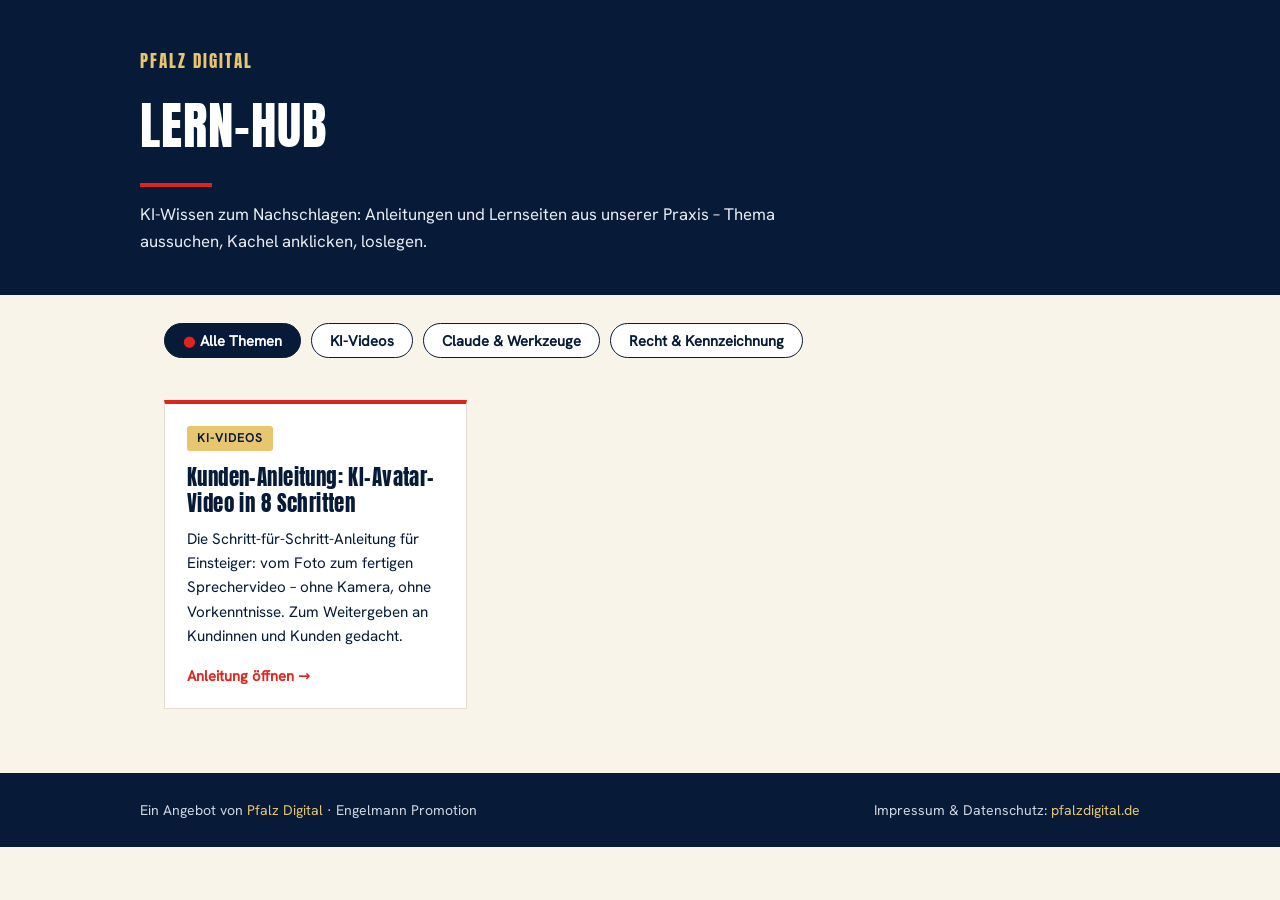
==== index.html @ bcebc477 "Lern-Hub Grundgeruest: Kachel-Startseite + Kunden-Anleitung Hub-Startseite im Pfalz-Digital-Design (" ====
<!DOCTYPE html>
<html lang="de">
<head>
<meta charset="UTF-8">
<meta name="viewport" content="width=device-width, initial-scale=1.0">
<title>Pfalz Digital Lern-Hub – KI-Wissen zum Nachschlagen</title>
<meta name="description" content="Der Lern-Hub von Pfalz Digital: Anleitungen und Lernseiten rund um KI-Videos, Claude und KI-Kennzeichnung – frei zugänglich, zum Nachschlagen und Weitergeben.">
<link rel="stylesheet" href="assets/fonts.css">
<style>
  :root {
    --pd-navy: #071A37;
    --pd-rot: #DF241D;
    --pd-gold: #E8C66F;
    --pd-paper: #F8F4EA;
  }
  * { margin: 0; padding: 0; box-sizing: border-box; }
  body {
    font-family: 'Hanken Grotesk', 'Segoe UI', system-ui, sans-serif;
    background: var(--pd-paper);
    color: var(--pd-navy);
    line-height: 1.6;
  }
  h1, h2, .karte h3 {
    font-family: 'Anton', 'Arial Narrow', sans-serif;
    font-weight: 400;
    letter-spacing: 0.02em;
  }

  header {
    background: var(--pd-navy);
    color: #fff;
    padding: 48px 24px 40px;
  }
  .kopf-innen { max-width: 1000px; margin: 0 auto; }
  .marke {
    color: var(--pd-gold);
    font-family: 'Anton', 'Arial Narrow', sans-serif;
    font-size: 1.05rem;
    letter-spacing: 0.12em;
    text-transform: uppercase;
  }
  header h1 { font-size: clamp(2rem, 5vw, 3.2rem); margin: 10px 0 14px; text-transform: uppercase; }
  header h1::after {
    content: "";
    display: block;
    width: 72px;
    height: 4px;
    background: var(--pd-rot);
    margin-top: 16px;
  }
  .untertitel { max-width: 640px; font-size: 1.05rem; color: #e8ebf1; }

  .filter {
    max-width: 1000px;
    margin: 28px auto 0;
    padding: 0 24px;
    display: flex;
    flex-wrap: wrap;
    gap: 10px;
  }
  .filter button {
    font-family: 'Hanken Grotesk', 'Segoe UI', system-ui, sans-serif;
    font-size: 0.92rem;
    font-weight: 600;
    color: var(--pd-navy);
    background: #fff;
    border: 1.5px solid var(--pd-navy);
    border-radius: 999px;
    padding: 7px 18px;
    cursor: pointer;
  }
  .filter button.aktiv {
    background: var(--pd-navy);
    color: #fff;
    border-color: var(--pd-navy);
  }
  .filter button.aktiv::before { content: "● "; color: var(--pd-rot); }

  main { max-width: 1000px; margin: 0 auto; padding: 24px 24px 64px; }
  .raster {
    display: grid;
    grid-template-columns: repeat(auto-fill, minmax(290px, 1fr));
    gap: 22px;
    margin-top: 18px;
  }
  .karte {
    display: flex;
    flex-direction: column;
    background: #fff;
    border: 1px solid #e2ddd0;
    border-top: 4px solid var(--pd-rot);
    padding: 22px 22px 20px;
    text-decoration: none;
    color: var(--pd-navy);
    transition: transform 0.12s ease, box-shadow 0.12s ease;
  }
  .karte:hover {
    transform: translateY(-3px);
    box-shadow: 0 8px 22px rgba(7, 26, 55, 0.14);
  }
  .rubrik {
    align-self: flex-start;
    font-size: 0.75rem;
    font-weight: 700;
    letter-spacing: 0.08em;
    text-transform: uppercase;
    color: var(--pd-navy);
    background: var(--pd-gold);
    padding: 3px 10px;
    border-radius: 3px;
    margin-bottom: 14px;
  }
  .karte h3 { font-size: 1.3rem; margin-bottom: 10px; line-height: 1.25; }
  .karte p { font-size: 0.95rem; flex-grow: 1; }
  .karte .oeffnen {
    margin-top: 16px;
    font-weight: 700;
    font-size: 0.92rem;
    color: var(--pd-rot);
  }
  .karte .oeffnen::after { content: " →"; }

  .leer {
    display: none;
    margin-top: 18px;
    border: 1.5px dashed #c9c2b2;
    padding: 32px 24px;
    text-align: center;
    color: #5a6577;
    font-size: 0.98rem;
  }
  .leer.sichtbar { display: block; }

  footer {
    background: var(--pd-navy);
    color: #cfd6e2;
    font-size: 0.88rem;
    padding: 26px 24px;
  }
  .fuss-innen {
    max-width: 1000px;
    margin: 0 auto;
    display: flex;
    flex-wrap: wrap;
    gap: 8px 24px;
    justify-content: space-between;
  }
  footer a { color: var(--pd-gold); text-decoration: none; }
  footer a:hover { text-decoration: underline; }
</style>
</head>
<body>

<header>
  <div class="kopf-innen">
    <div class="marke">Pfalz Digital</div>
    <h1>Lern-Hub</h1>
    <p class="untertitel">KI-Wissen zum Nachschlagen: Anleitungen und Lernseiten aus unserer Praxis – Thema aussuchen, Kachel anklicken, loslegen.</p>
  </div>
</header>

<nav class="filter" aria-label="Themen-Rubriken">
  <button class="aktiv" data-rubrik="alle">Alle Themen</button>
  <button data-rubrik="ki-videos">KI-Videos</button>
  <button data-rubrik="claude">Claude &amp; Werkzeuge</button>
  <button data-rubrik="recht">Recht &amp; Kennzeichnung</button>
</nav>

<main>
  <div class="raster">

    <a class="karte" href="lernseiten/kunden-anleitung-ki-avatar-video.html" data-rubriken="ki-videos">
      <span class="rubrik">KI-Videos</span>
      <h3>Kunden-Anleitung: KI-Avatar-Video in 8 Schritten</h3>
      <p>Die Schritt-für-Schritt-Anleitung für Einsteiger: vom Foto zum fertigen Sprechervideo – ohne Kamera, ohne Vorkenntnisse. Zum Weitergeben an Kundinnen und Kunden gedacht.</p>
      <span class="oeffnen">Anleitung öffnen</span>
    </a>

  </div>

  <div class="leer" id="leer-hinweis">
    In dieser Rubrik ist noch keine Lernseite veröffentlicht – sie ist in Arbeit und erscheint hier automatisch, sobald sie fertig ist.
  </div>
</main>

<footer>
  <div class="fuss-innen">
    <span>Ein Angebot von <a href="https://www.pfalzdigital.de">Pfalz Digital</a> · Engelmann Promotion</span>
    <span>Impressum &amp; Datenschutz: <a href="https://www.pfalzdigital.de">pfalzdigital.de</a></span>
  </div>
</footer>

<script>
  const knoepfe = document.querySelectorAll('.filter button');
  const karten = document.querySelectorAll('.karte');
  const leerHinweis = document.getElementById('leer-hinweis');
  knoepfe.forEach(knopf => {
    knopf.addEventListener('click', () => {
      knoepfe.forEach(k => k.classList.remove('aktiv'));
      knopf.classList.add('aktiv');
      const rubrik = knopf.dataset.rubrik;
      let sichtbar = 0;
      karten.forEach(karte => {
        const passt = rubrik === 'alle' || karte.dataset.rubriken.split(' ').includes(rubrik);
        karte.style.display = passt ? '' : 'none';
        if (passt) sichtbar++;
      });
      leerHinweis.classList.toggle('sichtbar', sichtbar === 0);
    });
  });
</script>

</body>
</html>
---- assets/fonts.css ----
/* Pfalz Digital Markenschriften - self-hosted als Data-URI, kein Abruf von Google-Servern (DSGVO-sicher) */
@font-face {
    font-family: 'Anton';
    font-style: normal;
    font-weight: 400;
    font-display: swap;
    src: url([data-uri]) format('woff2');
  }
@font-face {
    font-family: 'Hanken Grotesk';
    font-style: normal;
    font-weight: 400;
    font-display: swap;
    src: url([data-uri]) format('woff2');
  }
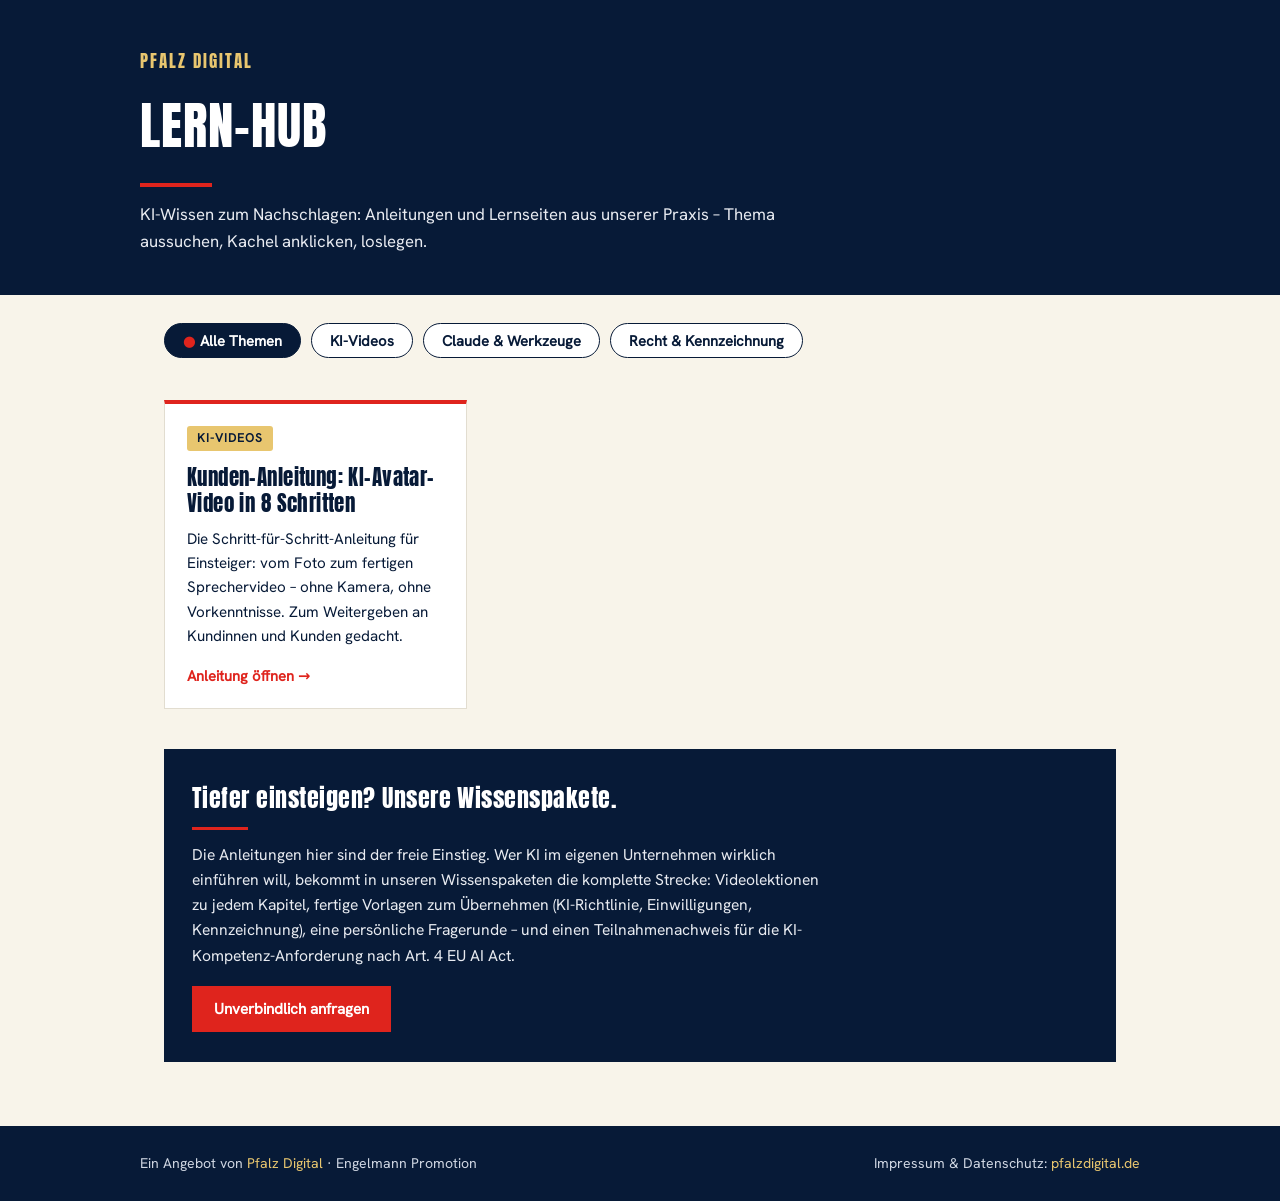
==== commit 904accb0: "Wissenspakete-Teaser auf der Startseite + Freemium-Ausrichtung Navy-Band unter den Kacheln: freier E" ====
--- a/index.html
+++ b/index.html
@@ -4,7 +4,7 @@
 <meta charset="UTF-8">
 <meta name="viewport" content="width=device-width, initial-scale=1.0">
 <title>Pfalz Digital Lern-Hub – KI-Wissen zum Nachschlagen</title>
-<meta name="description" content="Der Lern-Hub von Pfalz Digital: Anleitungen und Lernseiten rund um KI-Videos, Claude und KI-Kennzeichnung – frei zugänglich, zum Nachschlagen und Weitergeben.">
+<meta name="description" content="Der Lern-Hub von Pfalz Digital: kostenlose Grundlagen-Anleitungen rund um KI-Videos, Claude und KI-Kennzeichnung – plus Wissenspakete für alle, die tiefer einsteigen wollen.">
 <link rel="stylesheet" href="assets/fonts.css">
 <style>
   :root {
@@ -120,6 +120,33 @@
   }
   .karte .oeffnen::after { content: " →"; }
 
+  .pakete {
+    margin-top: 40px;
+    background: var(--pd-navy);
+    color: #fff;
+    padding: 30px 28px;
+  }
+  .pakete h2 { font-size: 1.5rem; margin-bottom: 10px; }
+  .pakete h2::after {
+    content: "";
+    display: block;
+    width: 56px;
+    height: 3px;
+    background: var(--pd-rot);
+    margin-top: 10px;
+  }
+  .pakete p { max-width: 640px; font-size: 0.98rem; color: #e8ebf1; margin-top: 12px; }
+  .pakete .cta {
+    display: inline-block;
+    margin-top: 18px;
+    background: var(--pd-rot);
+    color: #fff;
+    font-weight: 700;
+    font-size: 0.95rem;
+    text-decoration: none;
+    padding: 11px 22px;
+  }
+
   .leer {
     display: none;
     margin-top: 18px;
@@ -131,6 +158,27 @@
   }
   .leer.sichtbar { display: block; }
 
+  .starter {
+    max-width: 1000px;
+    margin: 28px auto 0;
+    padding: 0 24px;
+  }
+  .starter-innen {
+    background: #fff;
+    border: 1px solid #e2ddd0;
+    border-top: 4px solid var(--pd-rot);
+    padding: 22px;
+  }
+  .starter h2 { font-size: 1.5rem; margin-bottom: 6px; }
+  .starter .starter-text { font-size: 0.98rem; margin-bottom: 16px; }
+  .starter video {
+    display: block;
+    width: 100%;
+    max-width: 720px;
+    aspect-ratio: 16 / 9;
+    background: var(--pd-navy);
+  }
+
   footer {
     background: var(--pd-navy);
     color: #cfd6e2;
@@ -159,6 +207,23 @@
   </div>
 </header>
 
+<!-- ═══ STARTERVIDEO (Jörg, Original-Aufnahme) ═══
+     Aktivieren, sobald die Aufnahme fertig ist:
+     1. Videodatei als  media/startervideo-joerg.mp4  ins Repo legen
+        (optional Vorschaubild als  media/startervideo-poster.jpg)
+     2. Unten im <section>-Tag das Wort  hidden  entfernen
+     3. Committen und pushen – fertig. -->
+<section class="starter" id="starter" hidden>
+  <div class="starter-innen">
+    <h2>Start hier: Begrüßung von Jörg</h2>
+    <p class="starter-text">In 90 Sekunden: Was dich im Lern-Hub erwartet – und wie du das Beste herausholst.</p>
+    <video controls preload="metadata" poster="media/startervideo-poster.jpg">
+      <source src="media/startervideo-joerg.mp4" type="video/mp4">
+      Dein Browser kann dieses Video nicht abspielen.
+    </video>
+  </div>
+</section>
+
 <nav class="filter" aria-label="Themen-Rubriken">
   <button class="aktiv" data-rubrik="alle">Alle Themen</button>
   <button data-rubrik="ki-videos">KI-Videos</button>
@@ -181,6 +246,12 @@
   <div class="leer" id="leer-hinweis">
     In dieser Rubrik ist noch keine Lernseite veröffentlicht – sie ist in Arbeit und erscheint hier automatisch, sobald sie fertig ist.
   </div>
+
+  <section class="pakete">
+    <h2>Tiefer einsteigen? Unsere Wissenspakete.</h2>
+    <p>Die Anleitungen hier sind der freie Einstieg. Wer KI im eigenen Unternehmen wirklich einführen will, bekommt in unseren Wissenspaketen die komplette Strecke: Videolektionen zu jedem Kapitel, fertige Vorlagen zum Übernehmen (KI-Richtlinie, Einwilligungen, Kennzeichnung), eine persönliche Fragerunde – und einen Teilnahmenachweis für die KI-Kompetenz-Anforderung nach Art. 4 EU AI Act.</p>
+    <a class="cta" href="mailto:info@engelmann-promotion.de?subject=Anfrage%20Wissenspakete%20Lern-Hub">Unverbindlich anfragen</a>
+  </section>
 </main>
 
 <footer>
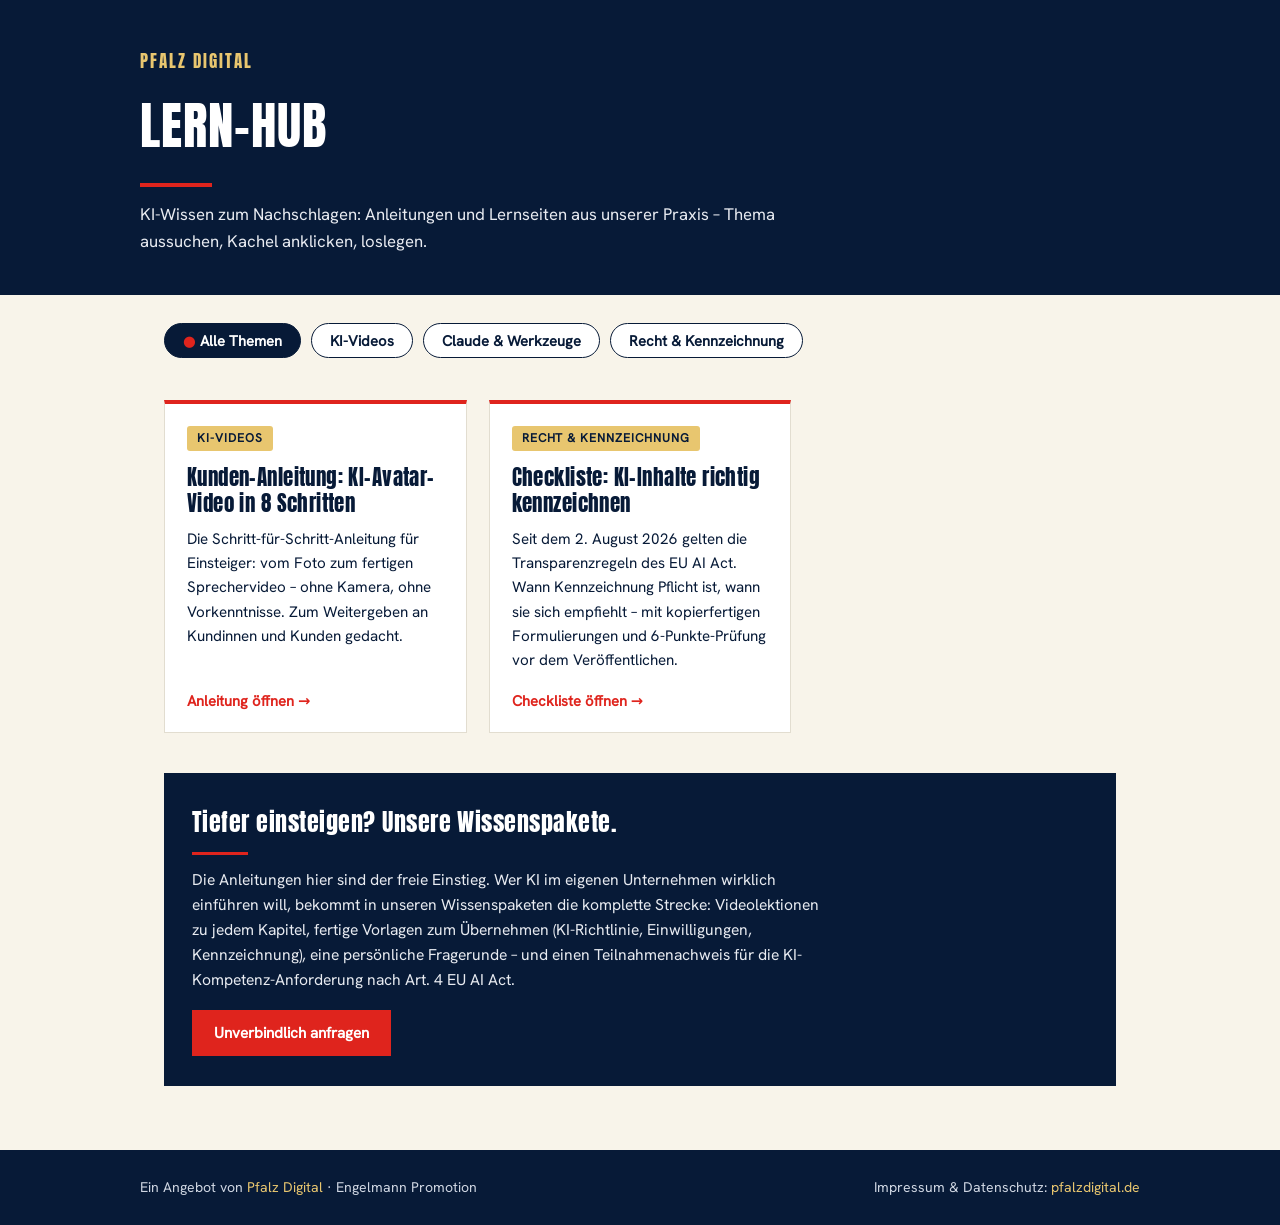
==== commit 2ee74f90: "Gratis-Baustein: Checkliste KI-Kennzeichnung (Art. 50 EU AI Act) Eigenstaendige Lernseite mit Pflich" ====
--- a/index.html
+++ b/index.html
@@ -239,6 +239,13 @@
       <h3>Kunden-Anleitung: KI-Avatar-Video in 8 Schritten</h3>
       <p>Die Schritt-für-Schritt-Anleitung für Einsteiger: vom Foto zum fertigen Sprechervideo – ohne Kamera, ohne Vorkenntnisse. Zum Weitergeben an Kundinnen und Kunden gedacht.</p>
       <span class="oeffnen">Anleitung öffnen</span>
+    </a>
+
+    <a class="karte" href="lernseiten/checkliste-ki-kennzeichnung.html" data-rubriken="recht">
+      <span class="rubrik">Recht &amp; Kennzeichnung</span>
+      <h3>Checkliste: KI-Inhalte richtig kennzeichnen</h3>
+      <p>Seit dem 2. August 2026 gelten die Transparenzregeln des EU AI Act. Wann Kennzeichnung Pflicht ist, wann sie sich empfiehlt – mit kopierfertigen Formulierungen und 6-Punkte-Prüfung vor dem Veröffentlichen.</p>
+      <span class="oeffnen">Checkliste öffnen</span>
     </a>
 
   </div>
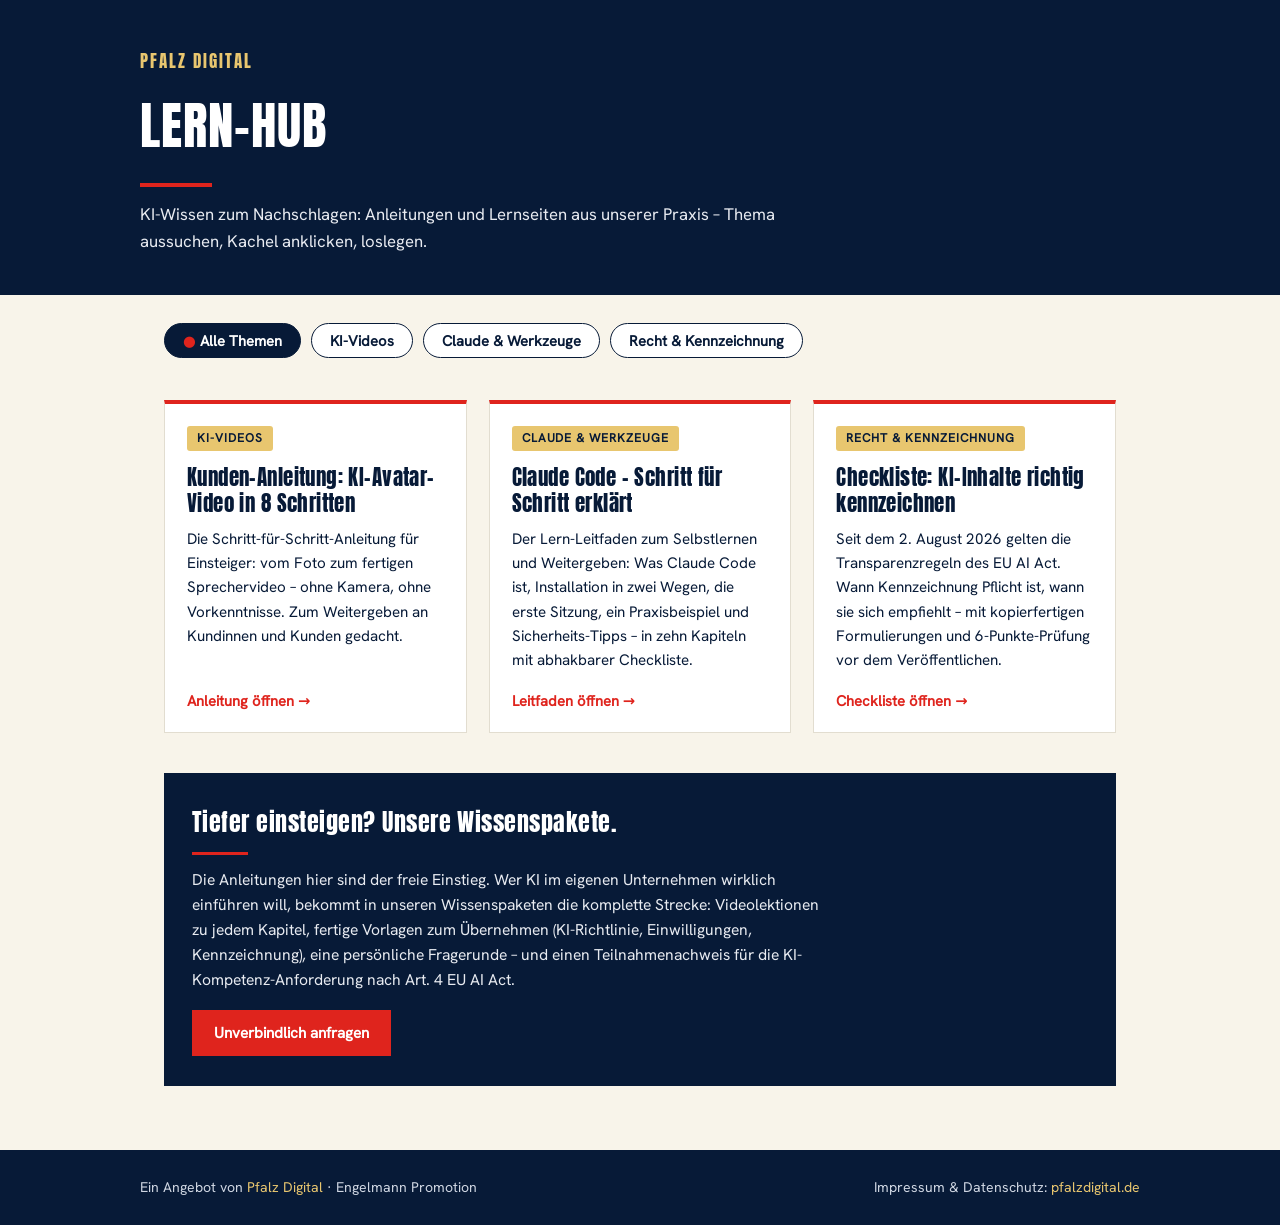
==== commit 04beb52e: "Kachel: Claude Code Leitfaden (externe Lernseite) Verlinkt claude-code-lernen.netlify.app in der Rub" ====
--- a/index.html
+++ b/index.html
@@ -239,6 +239,13 @@
       <h3>Kunden-Anleitung: KI-Avatar-Video in 8 Schritten</h3>
       <p>Die Schritt-für-Schritt-Anleitung für Einsteiger: vom Foto zum fertigen Sprechervideo – ohne Kamera, ohne Vorkenntnisse. Zum Weitergeben an Kundinnen und Kunden gedacht.</p>
       <span class="oeffnen">Anleitung öffnen</span>
+    </a>
+
+    <a class="karte" href="https://claude-code-lernen.netlify.app" target="_blank" rel="noopener" data-rubriken="claude">
+      <span class="rubrik">Claude &amp; Werkzeuge</span>
+      <h3>Claude Code – Schritt für Schritt erklärt</h3>
+      <p>Der Lern-Leitfaden zum Selbstlernen und Weitergeben: Was Claude Code ist, Installation in zwei Wegen, die erste Sitzung, ein Praxisbeispiel und Sicherheits-Tipps – in zehn Kapiteln mit abhakbarer Checkliste.</p>
+      <span class="oeffnen">Leitfaden öffnen</span>
     </a>
 
     <a class="karte" href="lernseiten/checkliste-ki-kennzeichnung.html" data-rubriken="recht">
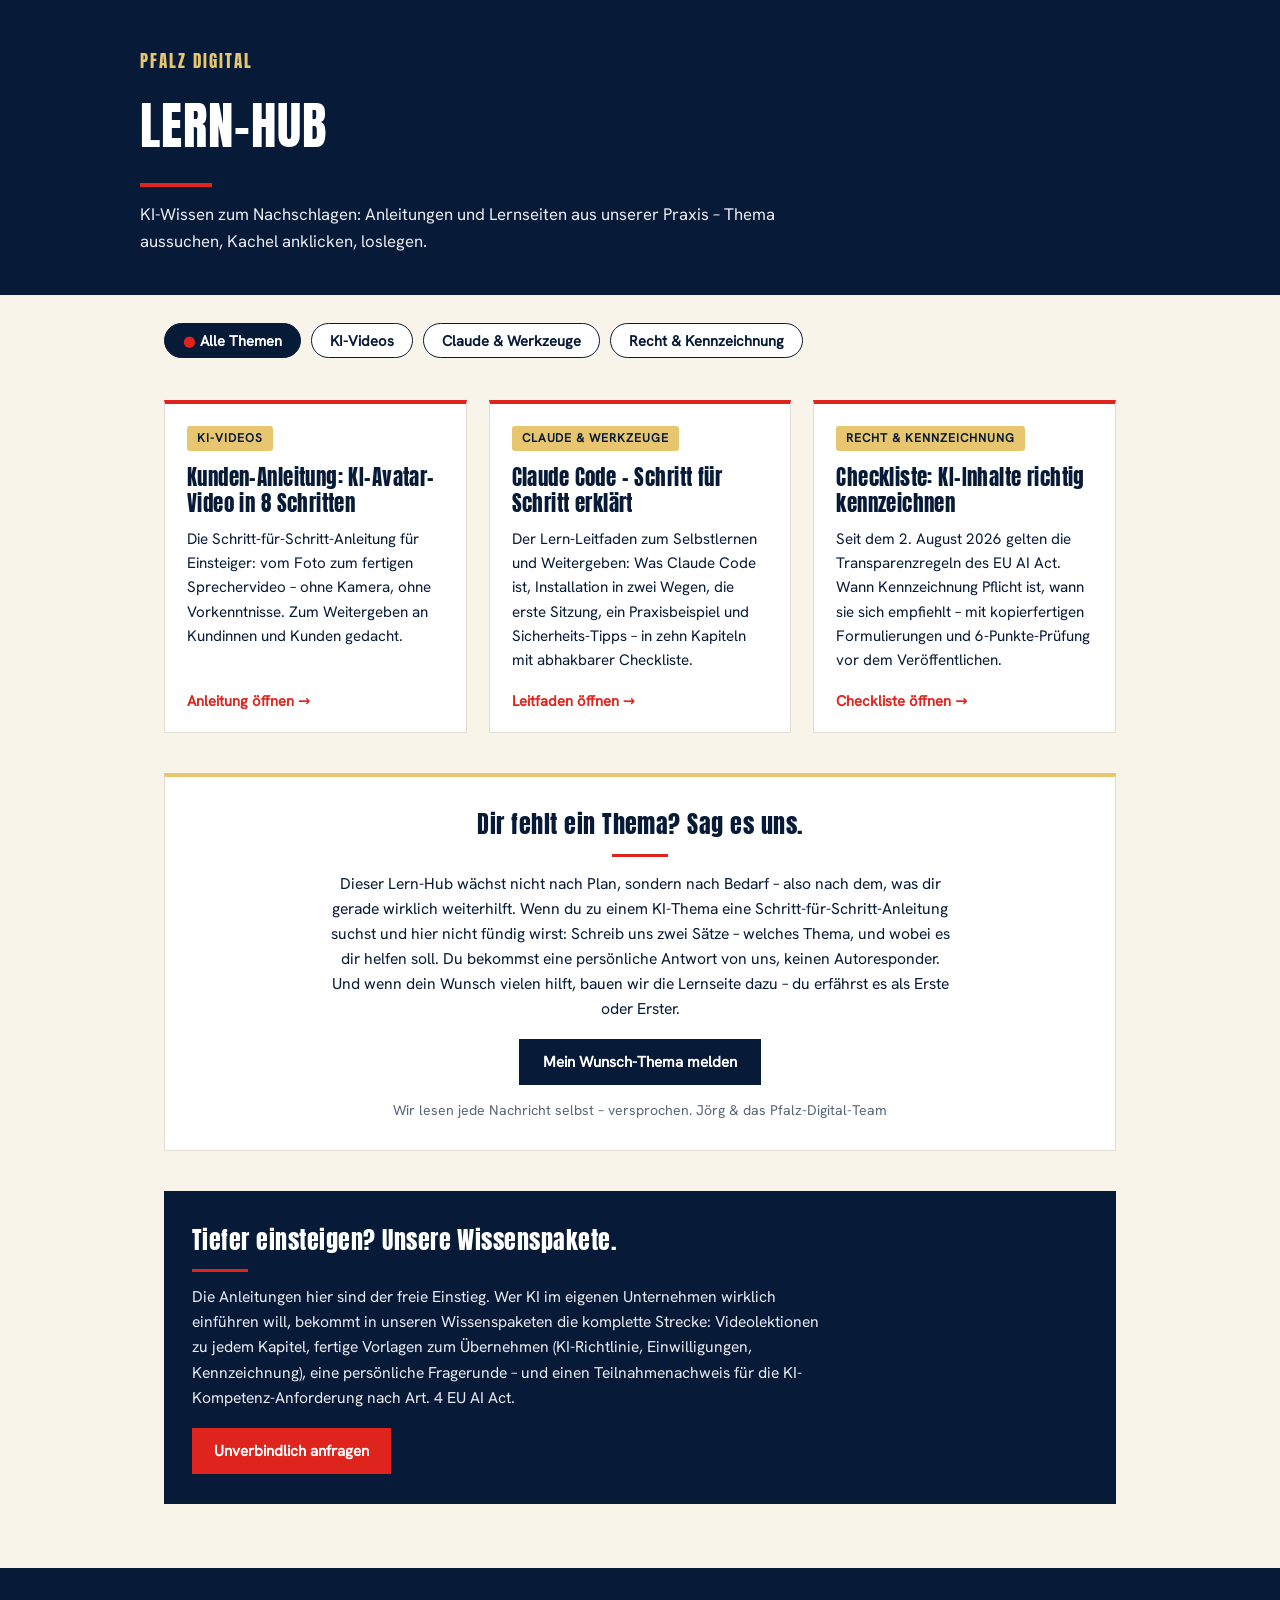
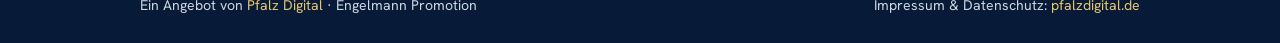
==== commit 2546ab1e: "Themenwunsch-Block (Joergs Idee): persoenliche Wunsch-Anfrage Weisser Block zwischen Kacheln und Wis" ====
--- a/index.html
+++ b/index.html
@@ -120,6 +120,36 @@
   }
   .karte .oeffnen::after { content: " →"; }
 
+  .wunsch {
+    margin-top: 40px;
+    background: #fff;
+    border: 1px solid #e2ddd0;
+    border-top: 4px solid var(--pd-gold);
+    padding: 28px;
+    text-align: center;
+  }
+  .wunsch h2 { font-size: 1.5rem; }
+  .wunsch h2::after {
+    content: "";
+    display: block;
+    width: 56px;
+    height: 3px;
+    background: var(--pd-rot);
+    margin: 10px auto 0;
+  }
+  .wunsch p { max-width: 620px; margin: 14px auto 0; font-size: 0.98rem; }
+  .wunsch .cta {
+    display: inline-block;
+    margin-top: 18px;
+    background: var(--pd-navy);
+    color: #fff;
+    font-weight: 700;
+    font-size: 0.95rem;
+    text-decoration: none;
+    padding: 11px 24px;
+  }
+  .wunsch .unterschrift { margin-top: 14px; font-size: 0.88rem; color: #5a6577; }
+
   .pakete {
     margin-top: 40px;
     background: var(--pd-navy);
@@ -260,6 +290,13 @@
   <div class="leer" id="leer-hinweis">
     In dieser Rubrik ist noch keine Lernseite veröffentlicht – sie ist in Arbeit und erscheint hier automatisch, sobald sie fertig ist.
   </div>
+
+  <section class="wunsch">
+    <h2>Dir fehlt ein Thema? Sag es uns.</h2>
+    <p>Dieser Lern-Hub wächst nicht nach Plan, sondern nach Bedarf – also nach dem, was dir gerade wirklich weiterhilft. Wenn du zu einem KI-Thema eine Schritt-für-Schritt-Anleitung suchst und hier nicht fündig wirst: Schreib uns zwei Sätze – welches Thema, und wobei es dir helfen soll. Du bekommst eine persönliche Antwort von uns, keinen Autoresponder. Und wenn dein Wunsch vielen hilft, bauen wir die Lernseite dazu – du erfährst es als Erste oder Erster.</p>
+    <a class="cta" href="mailto:info@engelmann-promotion.de?subject=Mein%20Themenwunsch%20f%C3%BCr%20den%20Lern-Hub&body=Hallo%20Pfalz-Digital-Team%2C%0D%0A%0D%0Amir%20fehlt%20eine%20Anleitung%20zu%20folgendem%20Thema%3A%0D%0A...%0D%0A%0D%0ADabei%20soll%20sie%20mir%20helfen%3A%0D%0A...%0D%0A%0D%0AViele%20Gr%C3%BC%C3%9Fe">Mein Wunsch-Thema melden</a>
+    <div class="unterschrift">Wir lesen jede Nachricht selbst – versprochen. Jörg &amp; das Pfalz-Digital-Team</div>
+  </section>
 
   <section class="pakete">
     <h2>Tiefer einsteigen? Unsere Wissenspakete.</h2>
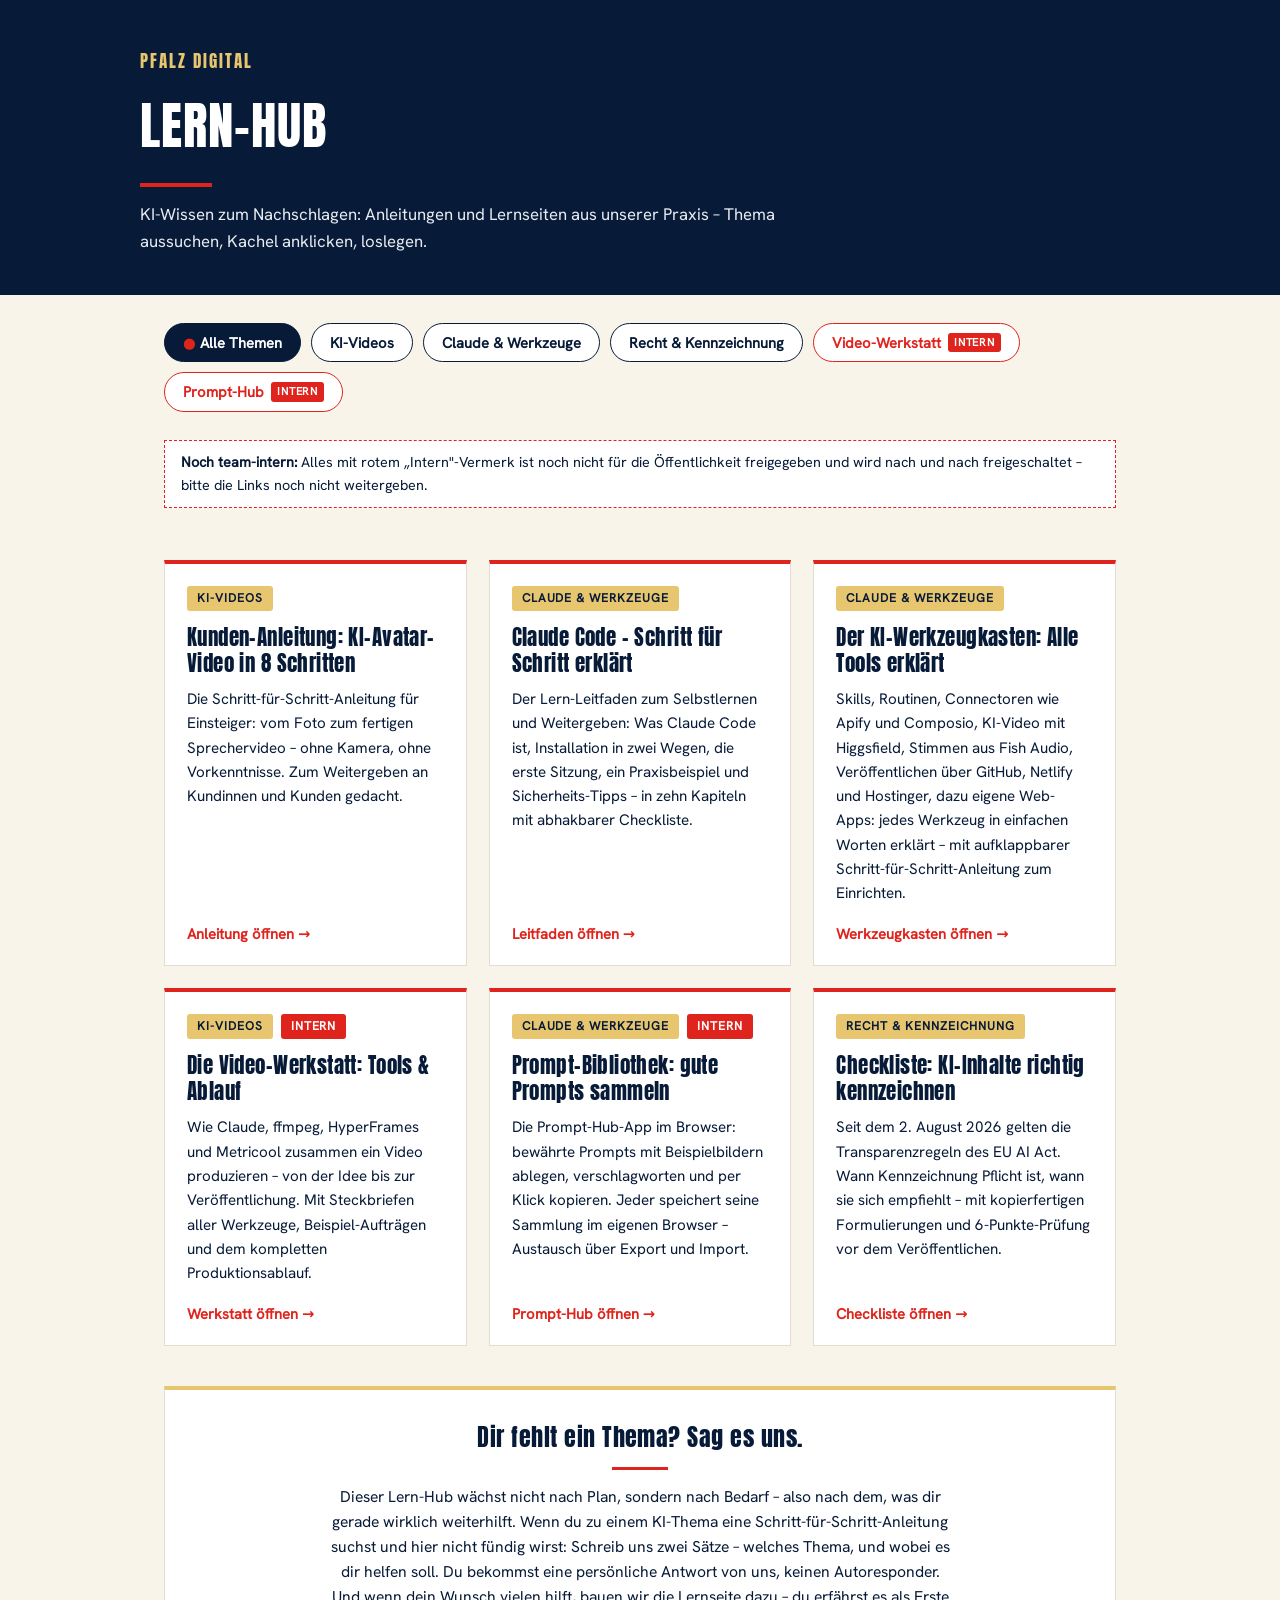
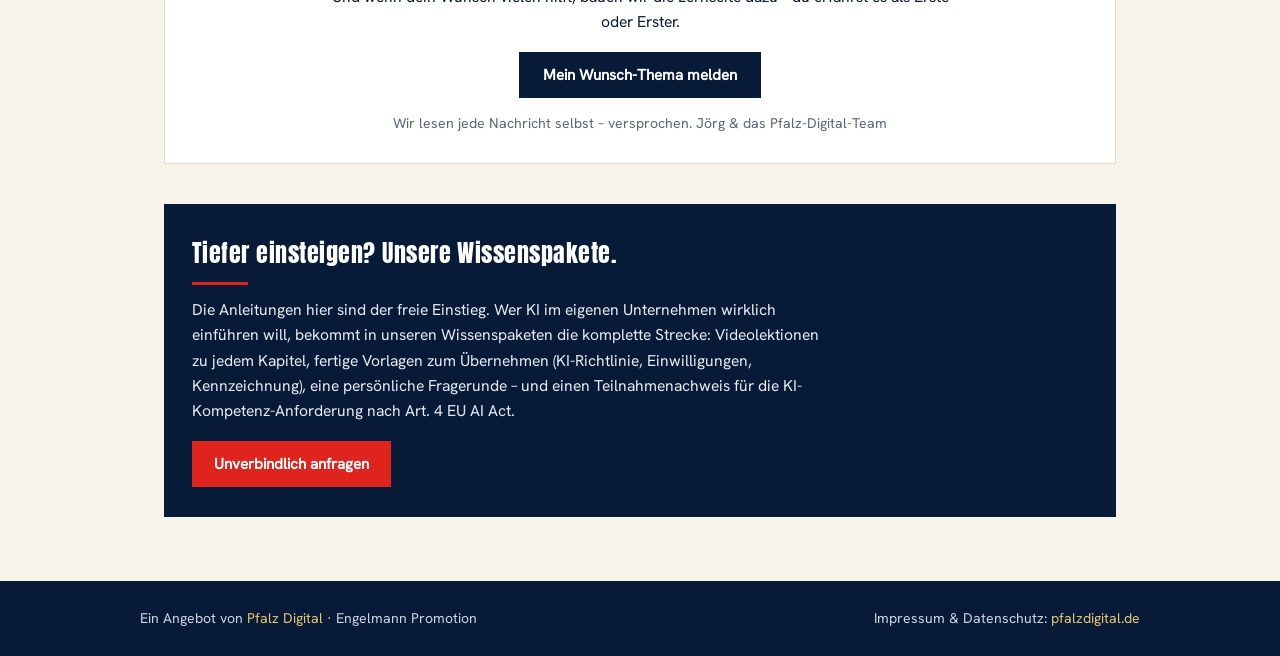
==== commit b02fc7b0: "KI-Werkzeugkasten-Lernseite + Video-Werkstatt & Prompt-Hub (team-intern) - Neue Lernseite ki-werkzeu" ====
--- a/index.html
+++ b/index.html
@@ -75,6 +75,32 @@
     border-color: var(--pd-navy);
   }
   .filter button.aktiv::before { content: "● "; color: var(--pd-rot); }
+  .filter a.direktlink {
+    display: inline-flex;
+    align-items: center;
+    gap: 7px;
+    font-family: 'Hanken Grotesk', 'Segoe UI', system-ui, sans-serif;
+    font-size: 0.92rem;
+    font-weight: 600;
+    color: var(--pd-rot);
+    background: #fff;
+    border: 1.5px solid var(--pd-rot);
+    border-radius: 999px;
+    padding: 7px 18px;
+    text-decoration: none;
+  }
+  .filter a.direktlink:hover { background: var(--pd-rot); color: #fff; }
+  .filter a.direktlink .mini {
+    font-size: 0.68rem;
+    font-weight: 700;
+    letter-spacing: 0.08em;
+    text-transform: uppercase;
+    background: var(--pd-rot);
+    color: #fff;
+    border-radius: 3px;
+    padding: 1px 6px;
+  }
+  .filter a.direktlink:hover .mini { background: #fff; color: var(--pd-rot); }
 
   main { max-width: 1000px; margin: 0 auto; padding: 24px 24px 64px; }
   .raster {
@@ -111,6 +137,35 @@
     margin-bottom: 14px;
   }
   .karte h3 { font-size: 1.3rem; margin-bottom: 10px; line-height: 1.25; }
+
+  /* Interne Inhalte: Solange die Seite team-intern ist, sind sie sichtbar.
+     VOR DEM ÖFFENTLICHEN GO-LIVE: diese Zeile auf display:none stellen
+     (oder einzelne Karten durch Entfernen von data-intern freischalten). */
+  .karte[data-intern] { display: flex; }
+  .intern-band {
+    align-self: flex-start;
+    font-size: 0.75rem;
+    font-weight: 700;
+    letter-spacing: 0.08em;
+    text-transform: uppercase;
+    color: #fff;
+    background: var(--pd-rot);
+    padding: 3px 10px;
+    border-radius: 3px;
+    margin: 0 0 14px 8px;
+  }
+  .intern-hinweis {
+    display: block;
+    max-width: 1000px;
+    margin: 18px auto 0;
+    padding: 10px 24px;
+  }
+  .intern-hinweis-innen {
+    background: #fff;
+    border: 1.5px dashed var(--pd-rot);
+    padding: 10px 16px;
+    font-size: 0.9rem;
+  }
   .karte p { font-size: 0.95rem; flex-grow: 1; }
   .karte .oeffnen {
     margin-top: 16px;
@@ -259,7 +314,15 @@
   <button data-rubrik="ki-videos">KI-Videos</button>
   <button data-rubrik="claude">Claude &amp; Werkzeuge</button>
   <button data-rubrik="recht">Recht &amp; Kennzeichnung</button>
+  <a class="direktlink" href="lernseiten/video-werkstatt.html">Video-Werkstatt <span class="mini">Intern</span></a>
+  <a class="direktlink" href="lernseiten/prompt-hub.html">Prompt-Hub <span class="mini">Intern</span></a>
 </nav>
+
+<div class="intern-hinweis">
+  <div class="intern-hinweis-innen">
+    <strong>Noch team-intern:</strong> Alles mit rotem „Intern"-Vermerk ist noch nicht für die Öffentlichkeit freigegeben und wird nach und nach freigeschaltet – bitte die Links noch nicht weitergeben.
+  </div>
+</div>
 
 <main>
   <div class="raster">
@@ -276,6 +339,27 @@
       <h3>Claude Code – Schritt für Schritt erklärt</h3>
       <p>Der Lern-Leitfaden zum Selbstlernen und Weitergeben: Was Claude Code ist, Installation in zwei Wegen, die erste Sitzung, ein Praxisbeispiel und Sicherheits-Tipps – in zehn Kapiteln mit abhakbarer Checkliste.</p>
       <span class="oeffnen">Leitfaden öffnen</span>
+    </a>
+
+    <a class="karte" href="lernseiten/ki-werkzeugkasten.html" data-rubriken="claude">
+      <span class="rubrik">Claude &amp; Werkzeuge</span>
+      <h3>Der KI-Werkzeugkasten: Alle Tools erklärt</h3>
+      <p>Skills, Routinen, Connectoren wie Apify und Composio, KI-Video mit Higgsfield, Stimmen aus Fish Audio, Veröffentlichen über GitHub, Netlify und Hostinger, dazu eigene Web-Apps: jedes Werkzeug in einfachen Worten erklärt – mit aufklappbarer Schritt-für-Schritt-Anleitung zum Einrichten.</p>
+      <span class="oeffnen">Werkzeugkasten öffnen</span>
+    </a>
+
+    <a class="karte" href="lernseiten/video-werkstatt.html" data-rubriken="ki-videos claude" data-intern>
+      <span style="display:flex;"><span class="rubrik" style="margin-bottom:0;">KI-Videos</span><span class="intern-band" style="margin-bottom:0;">Intern</span></span>
+      <h3 style="margin-top:14px;">Die Video-Werkstatt: Tools &amp; Ablauf</h3>
+      <p>Wie Claude, ffmpeg, HyperFrames und Metricool zusammen ein Video produzieren – von der Idee bis zur Veröffentlichung. Mit Steckbriefen aller Werkzeuge, Beispiel-Aufträgen und dem kompletten Produktionsablauf.</p>
+      <span class="oeffnen">Werkstatt öffnen</span>
+    </a>
+
+    <a class="karte" href="lernseiten/prompt-hub.html" data-rubriken="claude" data-intern>
+      <span style="display:flex;"><span class="rubrik" style="margin-bottom:0;">Claude &amp; Werkzeuge</span><span class="intern-band" style="margin-bottom:0;">Intern</span></span>
+      <h3 style="margin-top:14px;">Prompt-Bibliothek: gute Prompts sammeln</h3>
+      <p>Die Prompt-Hub-App im Browser: bewährte Prompts mit Beispielbildern ablegen, verschlagworten und per Klick kopieren. Jeder speichert seine Sammlung im eigenen Browser – Austausch über Export und Import.</p>
+      <span class="oeffnen">Prompt-Hub öffnen</span>
     </a>
 
     <a class="karte" href="lernseiten/checkliste-ki-kennzeichnung.html" data-rubriken="recht">
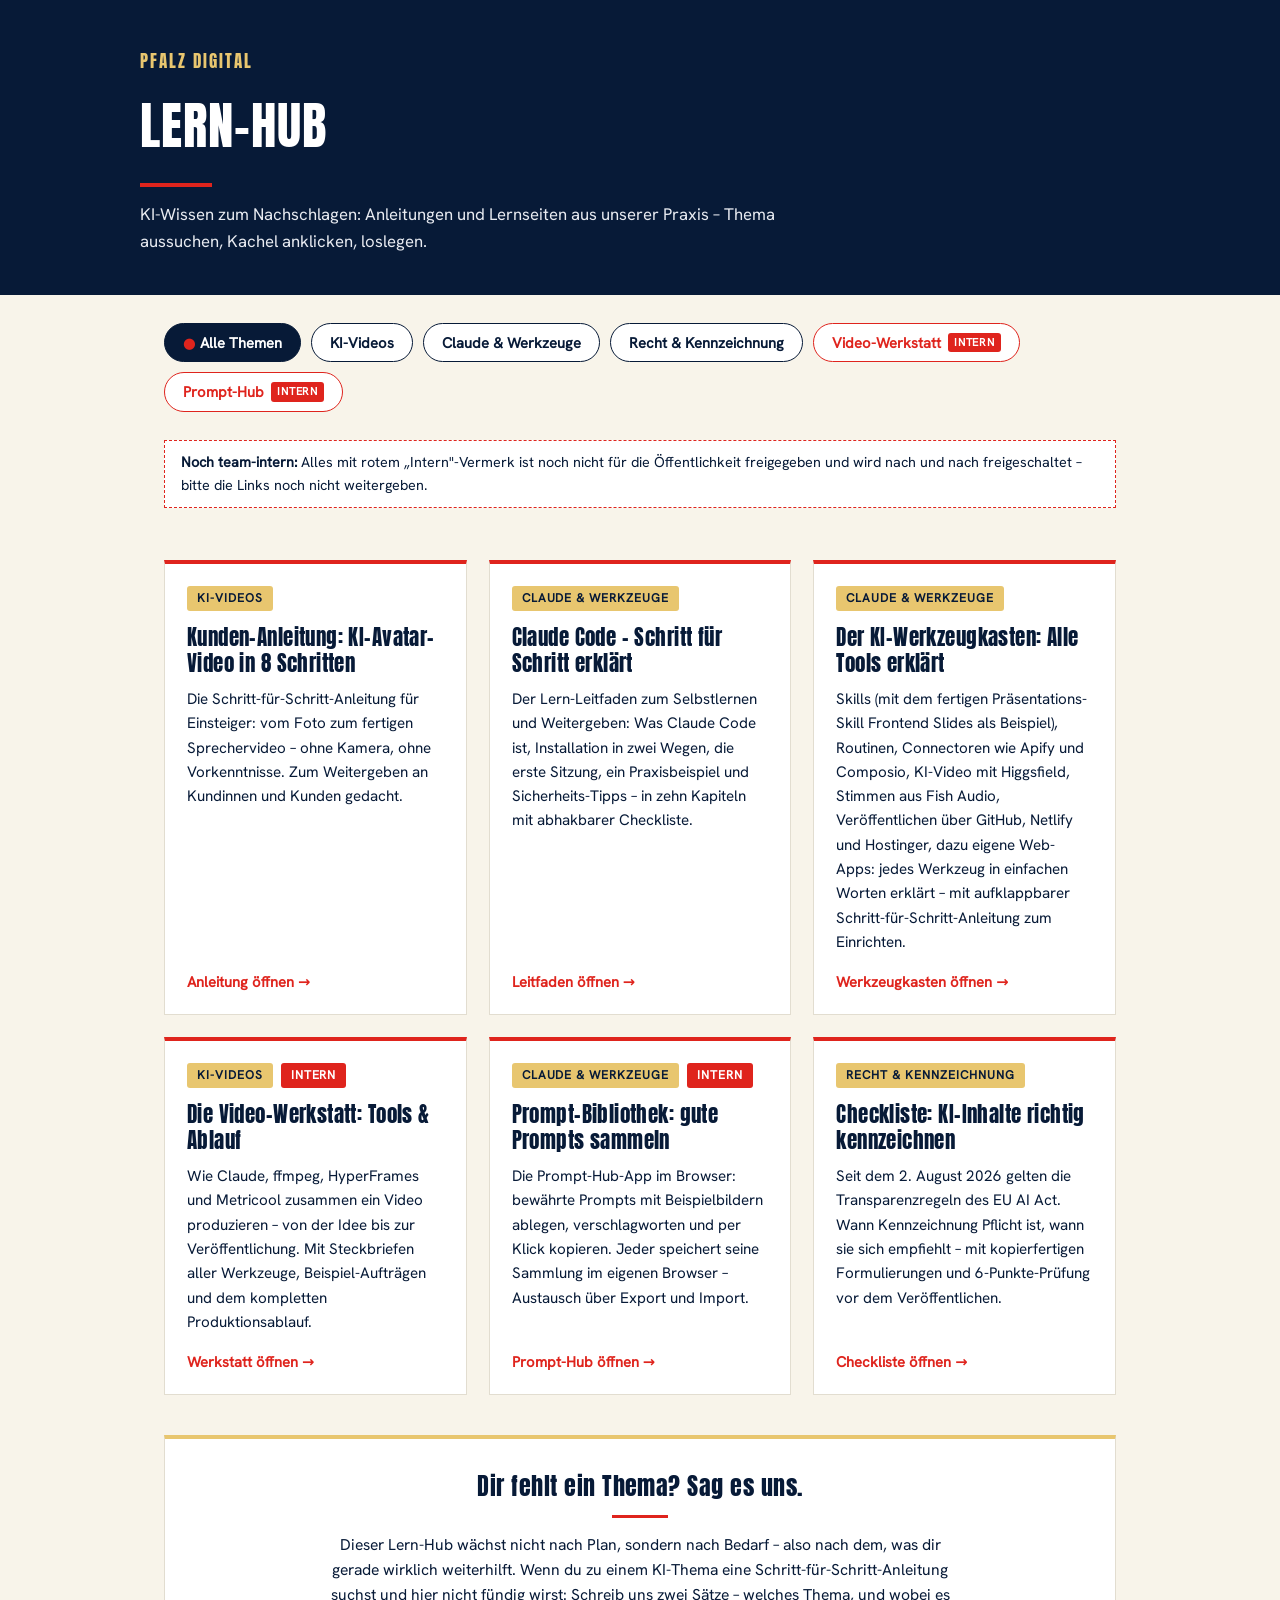
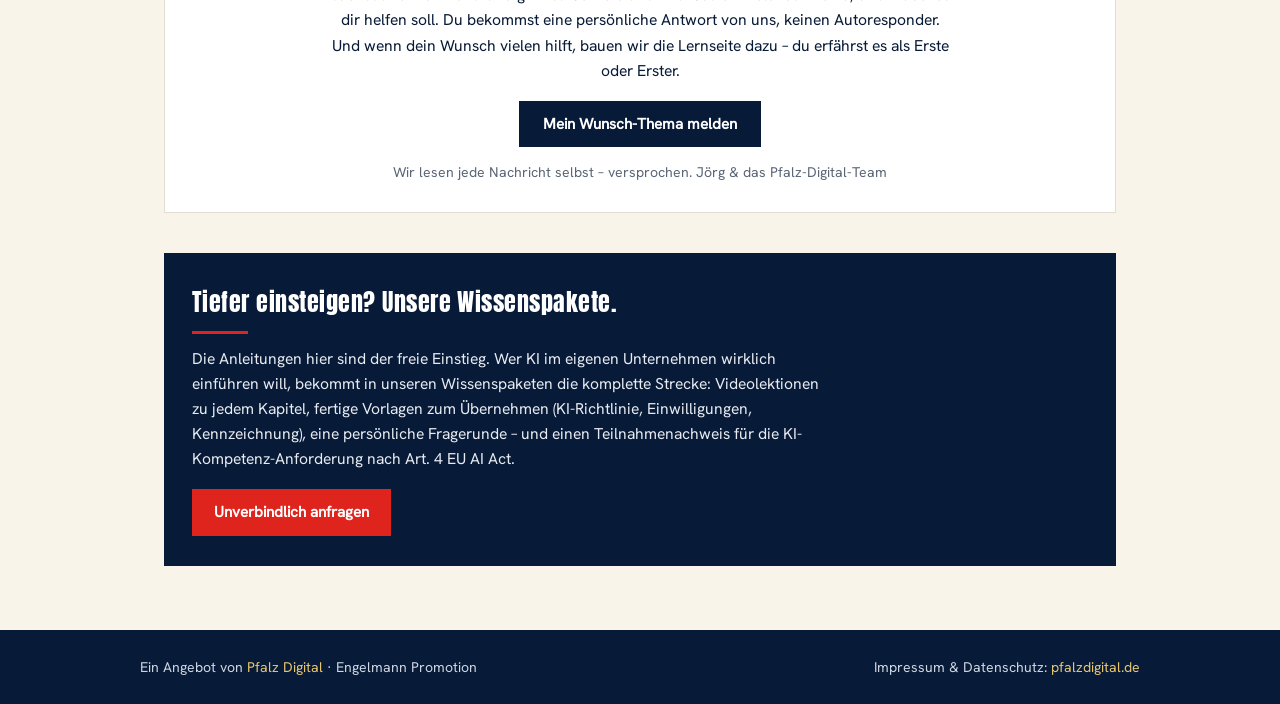
==== commit d5981b80: "Werkzeugkasten: Frontend-Slides-Skill (Praesentationen als HTML) ergaenzt Co-Authored-By: Claude Fab" ====
--- a/index.html
+++ b/index.html
@@ -344,7 +344,7 @@
     <a class="karte" href="lernseiten/ki-werkzeugkasten.html" data-rubriken="claude">
       <span class="rubrik">Claude &amp; Werkzeuge</span>
       <h3>Der KI-Werkzeugkasten: Alle Tools erklärt</h3>
-      <p>Skills, Routinen, Connectoren wie Apify und Composio, KI-Video mit Higgsfield, Stimmen aus Fish Audio, Veröffentlichen über GitHub, Netlify und Hostinger, dazu eigene Web-Apps: jedes Werkzeug in einfachen Worten erklärt – mit aufklappbarer Schritt-für-Schritt-Anleitung zum Einrichten.</p>
+      <p>Skills (mit dem fertigen Präsentations-Skill Frontend Slides als Beispiel), Routinen, Connectoren wie Apify und Composio, KI-Video mit Higgsfield, Stimmen aus Fish Audio, Veröffentlichen über GitHub, Netlify und Hostinger, dazu eigene Web-Apps: jedes Werkzeug in einfachen Worten erklärt – mit aufklappbarer Schritt-für-Schritt-Anleitung zum Einrichten.</p>
       <span class="oeffnen">Werkzeugkasten öffnen</span>
     </a>
 
